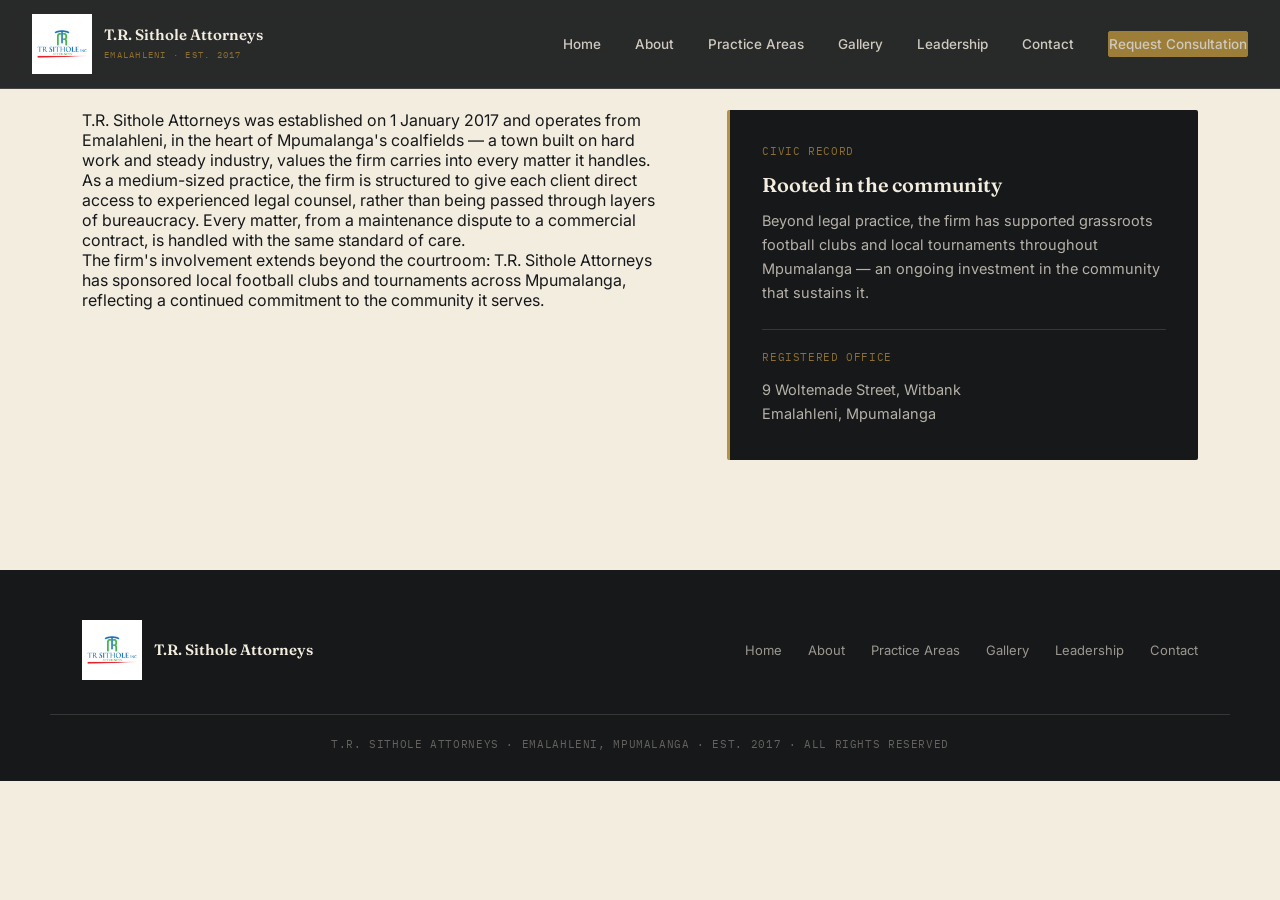
==== about/index.html @ 045d09cc "Update website" ====
<!DOCTYPE html>
<html lang="en">
<head>
<meta charset="UTF-8">
<meta name="viewport" content="width=device-width, initial-scale=1.0">
<title>About — T.R. Sithole Attorneys</title>
<link rel="preconnect" href="https://fonts.googleapis.com">
<link rel="preconnect" href="https://fonts.gstatic.com" crossorigin>
<link href="https://fonts.googleapis.com/css2?family=Fraunces:opsz,wght@9..144,400;9..144,500;9..144,600;9..144,700&family=Inter:wght@400;500;600;700&family=IBM+Plex+Mono:wght@400;500&display=swap" rel="stylesheet">
<link rel="stylesheet" href="../assets/css/style.css">
</head>
<body>

<nav class="nav solid" id="nav">
  <a href="../index.html" class="brand">
    <span class="logo-slot">
  <img 
    src="../gallery/PHOTO-2026-08-18-14-00-42.jpg" 
    alt="T.R. Sithole Attorneys Logo"
    class="site-logo"
  >
</span>
    <span class="brand-text">
      <span class="name">T.R. Sithole Attorneys</span><br>
      <span class="sub">Emalahleni · Est. 2017</span>
    </span>
  </a>
  <div class="nav-links">
    <a href="../index.html#home">Home</a>
    <a href="../about/index.html">About</a>
    <a href="../practice/index.html">Practice Areas</a>
    <a href="../gallery/index.html">Gallery</a>
    <a href="../leadership/index.html">Leadership</a>
    <a href="../index.html#contact">Contact</a>
    <a href="../index.html#contact" class="nav-cta">Request Consultation</a>
  </div>
  <button class="burger" id="burgerBtn" aria-label="Open menu"><span></span><span></span><span></span></button>
</nav>

<div class="mobile-menu" id="mobileMenu">
  <button class="menu-close" id="menuClose" aria-label="Close menu">&times;</button>
  <a href="../index.html#home">Home</a>
  <a href="../about/index.html">About</a>
  <a href="../practice/index.html">Practice Areas</a>
  <a href="../gallery/index.html">Gallery</a>
  <a href="../leadership/index.html">Leadership</a>
  <a href="../index.html#contact">Contact</a>
  <a href="../index.html#contact" class="nav-cta">Request Consultation</a>
</div>


<section class="page-content">
  <div class="wrap about-grid">
    <div class="reveal">
      <p>T.R. Sithole Attorneys was established on 1 January 2017 and operates from Emalahleni, in the heart of Mpumalanga's coalfields — a town built on hard work and steady industry, values the firm carries into every matter it handles.</p>
      <p>As a medium-sized practice, the firm is structured to give each client direct access to experienced legal counsel, rather than being passed through layers of bureaucracy. Every matter, from a maintenance dispute to a commercial contract, is handled with the same standard of care.</p>
      <p>The firm's involvement extends beyond the courtroom: T.R. Sithole Attorneys has sponsored local football clubs and tournaments across Mpumalanga, reflecting a continued commitment to the community it serves.</p>
      <!-- More history, values, and milestones can be added here later. -->
    </div>
    <div class="ledger reveal">
      <span class="mono">Civic Record</span>
      <h3>Rooted in the community</h3>
      <p>Beyond legal practice, the firm has supported grassroots football clubs and local tournaments throughout Mpumalanga — an ongoing investment in the community that sustains it.</p>
      <div style="margin-top:24px; padding-top:20px; border-top:1px solid var(--line-dark);">
        <span class="mono">Registered Office</span>
        <p style="margin-top:8px;">9 Woltemade Street, Witbank<br>Emalahleni, Mpumalanga</p>
      </div>
    </div>
  </div>
</section>

<footer>
  <div class="wrap">
    <div class="brand">
     <span class="logo-slot">
  <img 
    src="../gallery/PHOTO-2026-08-18-14-00-42.jpg" 
    alt="T.R. Sithole Attorneys Logo"
    class="site-logo"
  >
</span>
      <span class="brand-text"><span class="name" style="color:var(--parchment)">T.R. Sithole Attorneys</span></span>
    </div>
    <div class="f-links">
      <a href="../index.html#home">Home</a>
      <a href="../about/index.html">About</a>
      <a href="../practice/index.html">Practice Areas</a>
      <a href="../gallery/index.html">Gallery</a>
      <a href="../leadership/index.html">Leadership</a>
      <a href="../index.html#contact">Contact</a>
    </div>
  </div>
  <p class="copy">T.R. SITHOLE ATTORNEYS &middot; EMALAHLENI, MPUMALANGA &middot; EST. 2017 &middot; ALL RIGHTS RESERVED</p>
</footer>

<script>window.LOGO_PATH = '../gallery/PHOTO-2026-08-18-14-00-42.jpg';</script>
<script src="../assets/js/main.js"></script>

</body>
</html>
---- assets/css/style.css ----
:root{
    --coal:#17181A;
    --coal-2:#1F2124;
    --parchment:#F3EDE0;
    --parchment-dim:#E7DFCC;
    --ember:#B8923D;
    --ember-bright:#D9AF56;
    --ochre:#8C6F2E;
    --slate:#4A4E52;
    --line-dark: rgba(243,237,224,0.14);
    --line-light: rgba(23,24,26,0.12);
    --max: 1180px;
  }
  *{margin:0;padding:0;box-sizing:border-box;}
  html{scroll-behavior:smooth;}
  body{
    background:var(--parchment);
    color:var(--coal);
    font-family:'Inter',sans-serif;
    -webkit-font-smoothing:antialiased;
    overflow-x:hidden;
  }
  h1,h2,h3,.display{font-family:'Fraunces',serif; font-weight:600; letter-spacing:-0.01em;}
  .mono{font-family:'IBM Plex Mono',monospace; letter-spacing:0.06em; text-transform:uppercase;}
  a{color:inherit; text-decoration:none;}
  img{max-width:100%; display:block;}
  .wrap{max-width:var(--max); margin:0 auto; padding:0 32px;}
  @media(max-width:640px){.wrap{padding:0 20px;}}

.site-logo {
  width: 60px;
  height: 60px;
  object-fit: contain;
  display: block;
}

  /* ---------- NAV ---------- */
  .nav{
    position:fixed; top:0; left:0; right:0; z-index:100;
    display:flex; align-items:center; justify-content:space-between;
    padding:22px 32px;
    transition: background .4s ease, padding .4s ease, border-color .4s ease;
    border-bottom:1px solid transparent;
  }
  .nav.solid{
    background:rgba(23,24,26,0.92);
    backdrop-filter:blur(10px);
    padding:14px 32px;
    border-bottom:1px solid var(--line-dark);
  }
  .brand{display:flex; align-items:center; gap:12px; color:var(--parchment);}
  .brand .seal-mark{width:34px; height:34px; flex-shrink:0;}
  .brand-text{line-height:1.1;}
  .brand-text .name{font-family:'Fraunces',serif; font-weight:600; font-size:15px; color:var(--parchment);}
  .brand-text .sub{font-family:'IBM Plex Mono',monospace; font-size:9px; letter-spacing:0.14em; color:var(--ochre); text-transform:uppercase;}
  .nav-links{display:flex; align-items:center; gap:34px;}
  .nav-links a{
    color:var(--parchment); font-size:13.5px; font-weight:500; opacity:0.82;
    position:relative; padding:4px 0;
  }
  .nav-links a:hover{opacity:1;}
  .nav-links a::after{
    content:""; position:absolute; left:0; bottom:0; width:0; height:1px; background:var(--ember-bright);
    transition:width .3s ease;
  }
  .nav-links a:hover::after{width:100%;}
  .nav-cta{
    background:var(--ember); color:var(--parchment); padding:10px 20px; border-radius:2px;
    font-size:13px; font-weight:600; border:1px solid var(--ember);
    transition:background .25s ease, transform .25s ease;
  }
  .nav-cta:hover{background:var(--ember-bright); transform:translateY(-1px);}
  .burger{display:none; flex-direction:column; gap:5px; cursor:pointer; background:none; border:none;}
  .burger span{width:24px; height:2px; background:var(--parchment); display:block;}
  .mobile-menu{
    display:none; position:fixed; inset:0; background:var(--coal); z-index:99;
    flex-direction:column; align-items:flex-start; justify-content:center; gap:28px; padding:40px;
  }
  .mobile-menu.open{display:flex;}
  .mobile-menu a{color:var(--parchment); font-family:'Fraunces',serif; font-size:32px;}
  .mobile-menu .nav-cta{margin-top:12px;}
  .menu-close{position:absolute; top:26px; right:26px; background:none; border:none; color:var(--parchment); font-size:28px; cursor:pointer;}

  @media(max-width:900px){
    .nav-links{display:none;}
    .burger{display:flex;}
  }

  /* ---------- HERO ---------- */
  .hero{
    background:var(--coal); color:var(--parchment);
    min-height:100vh; display:flex; align-items:center;
    position:relative; padding:140px 0 90px;
    background-image:
      radial-gradient(ellipse 80% 60% at 85% 15%, rgba(193,83,43,0.16), transparent 60%),
      radial-gradient(ellipse 60% 50% at 10% 90%, rgba(184,146,61,0.10), transparent 60%);
  }
  .hero::after{
    content:""; position:absolute; inset:0; pointer-events:none;
    background-image: repeating-linear-gradient(180deg, rgba(243,237,224,0.02) 0px, rgba(243,237,224,0.02) 1px, transparent 1px, transparent 3px);
    opacity:0.5;
  }
  .hero-grid{display:grid; grid-template-columns:1.2fr 0.8fr; gap:60px; align-items:center; position:relative; z-index:2;}
  .eyebrow{
    display:flex; align-items:center; gap:12px; margin-bottom:26px; font-size:11.5px; color:var(--ochre);
  }
  .eyebrow .rule{width:36px; height:1px; background:var(--ochre);}
  .hero h1{
    font-size:clamp(38px, 5.4vw, 66px); line-height:1.06; color:var(--parchment); max-width:14ch;
  }
  .hero h1 em{font-style:italic; color:var(--ember-bright);}
  .hero p.lede{
    margin-top:26px; font-size:17px; line-height:1.65; color:rgba(243,237,224,0.72); max-width:44ch;
  }
  .hero-actions{display:flex; gap:16px; margin-top:38px; flex-wrap:wrap;}
  .btn-primary{
    background:var(--ember); color:var(--parchment); padding:15px 28px; border-radius:2px;
    font-weight:600; font-size:14.5px; border:1px solid var(--ember);
    transition:background .25s ease, transform .25s ease;
  }
  .btn-primary:hover{background:var(--ember-bright); transform:translateY(-2px);}
  .btn-ghost{
    padding:15px 28px; border-radius:2px; border:1px solid var(--line-dark); color:var(--parchment);
    font-weight:600; font-size:14.5px; transition:border-color .25s ease, background .25s ease;
  }
  .btn-ghost:hover{border-color:var(--ochre); background:rgba(184,146,61,0.08);}

  .seal-wrap{display:flex; justify-content:center; align-items:center; position:relative;}
  .seal{width:min(320px, 80%); height:auto;}
  .seal circle, .seal path, .seal line{
    stroke-dasharray:900; stroke-dashoffset:900;
    animation: draw 2.6s ease forwards;
  }
  .seal .inner-fill{animation: fadein 1s ease forwards 1.6s; opacity:0;}
  @keyframes draw{ to{stroke-dashoffset:0;} }
  @keyframes fadein{ to{opacity:1;} }

  .hero-stats{
    display:flex; gap:0; margin-top:64px; border-top:1px solid var(--line-dark); padding-top:26px;
    position:relative; z-index:2;
  }
  .hero-stats .stat{flex:1; padding-right:24px;}
  .hero-stats .stat .num{font-family:'Fraunces',serif; font-size:26px; color:var(--parchment);}
  .hero-stats .stat .lbl{font-size:11.5px; color:rgba(243,237,224,0.55); margin-top:4px; font-family:'IBM Plex Mono',monospace; letter-spacing:0.08em; text-transform:uppercase;}

  @media(max-width:900px){
    .hero-grid{grid-template-columns:1fr; gap:40px;}
    .seal-wrap{order:-1;}
    .seal{width:180px;}
    .hero-stats{flex-wrap:wrap; gap:20px;}
    .hero-stats .stat{flex:1 1 40%;}
  }

  /* ---------- SECTION SHELL ---------- */
  section{padding:110px 0;}
  @media(max-width:640px){section{padding:70px 0;}}
  .section-head{max-width:640px; margin-bottom:56px;}
  .section-head .eyebrow{color:var(--ember);}
  .section-head h2{font-size:clamp(28px,3.6vw,42px); line-height:1.15;}
  .reveal{opacity:0; transform:translateY(24px); transition:opacity .7s ease, transform .7s ease;}
  .reveal.in{opacity:1; transform:translateY(0);}

  /* ---------- ABOUT ---------- */
  .about{background:var(--parchment);}
  .about-grid{display:grid; grid-template-columns:1.1fr 0.9fr; gap:70px; align-items:start;}
  .about p{font-size:16px; line-height:1.75; color:var(--slate); margin-bottom:18px;}
  .ledger{
    background:var(--coal); color:var(--parchment); padding:34px 32px; border-radius:2px;
    border-left:3px solid var(--ember);
  }
  .ledger .mono{color:var(--ochre); font-size:10.5px; margin-bottom:14px; display:block;}
  .ledger h3{font-size:20px; margin-bottom:12px; color:var(--parchment);}
  .ledger p{font-size:14.5px; line-height:1.65; color:rgba(243,237,224,0.72);}
  @media(max-width:900px){.about-grid{grid-template-columns:1fr;}}

  /* ---------- PRACTICE AREAS ---------- */
  .practice{background:var(--coal-2); color:var(--parchment);}
  .practice .section-head p{color:rgba(243,237,224,0.6); font-size:15.5px; margin-top:14px; line-height:1.6;}
  .practice .eyebrow{color:var(--ochre);}
  .grid-10{display:grid; grid-template-columns:repeat(3, 1fr); gap:1px; background:var(--line-dark); border:1px solid var(--line-dark);}
  .p-card{background:var(--coal); padding:34px 28px; transition:background .3s ease;}
  .p-card:hover{background:#212327;}
  .p-card .idx{font-family:'IBM Plex Mono',monospace; font-size:11px; color:var(--ember-bright); letter-spacing:0.08em;}
  .p-card h3{font-size:19px; margin:16px 0 10px; color:var(--parchment); font-weight:500;}
  .p-card p{font-size:13.8px; line-height:1.55; color:rgba(243,237,224,0.58);}
  @media(max-width:900px){.grid-10{grid-template-columns:repeat(2,1fr);}}
  @media(max-width:560px){.grid-10{grid-template-columns:1fr;}}

  /* ---------- GALLERY ---------- */
  .gallery{background:var(--parchment);}
  .gallery .section-head p{color:var(--slate); font-size:15.5px; margin-top:14px; line-height:1.6;}
  .g-grid{
    display:grid; grid-template-columns:repeat(6, 1fr); grid-auto-rows:120px;
    gap:6px;
  }
  .g-item{
    position:relative; overflow:hidden; cursor:pointer; background:var(--coal);
    border-radius:1px;
  }
  .g-item img{
    width:100%; height:100%; object-fit:cover; display:block;
    transition:transform .5s ease, filter .5s ease;
    filter:grayscale(35%) contrast(1.02);
  }
  .g-item:hover img{transform:scale(1.06); filter:grayscale(0%) contrast(1.05);}
  .g-item::after{
    content:attr(data-cap); position:absolute; left:10px; bottom:8px; z-index:2;
    font-family:'IBM Plex Mono',monospace; font-size:9.5px; letter-spacing:0.08em; text-transform:uppercase;
    color:var(--parchment); opacity:0; transition:opacity .3s ease;
  }
  .g-item::before{
    content:""; position:absolute; inset:0; z-index:1;
    background:linear-gradient(180deg, transparent 55%, rgba(23,24,26,0.75) 100%);
    opacity:0; transition:opacity .3s ease;
  }
  .g-item:hover::before, .g-item:hover::after{opacity:1;}
  .g-item.tall{grid-row:span 2;}
  .g-item.wide{grid-column:span 2;}
  .g-placeholder{
    width:100%; height:100%; display:flex; align-items:center; justify-content:center;
    background:
      radial-gradient(circle at 30% 20%, rgba(217,175,86,0.14), transparent 55%),
      radial-gradient(circle at 80% 85%, rgba(140,111,46,0.16), transparent 55%),
      var(--coal-2);
  }
  .g-placeholder span{font-family:'IBM Plex Mono',monospace; font-size:11px; color:rgba(243,237,224,0.35); letter-spacing:0.08em;}

  @media(max-width:900px){
    .g-grid{grid-template-columns:repeat(4,1fr); grid-auto-rows:100px;}
  }
  @media(max-width:560px){
    .g-grid{grid-template-columns:repeat(3,1fr); grid-auto-rows:84px; gap:4px;}
    .g-item.wide{grid-column:span 2;}
  }

  .lightbox{
    display:none; position:fixed; inset:0; z-index:200; background:rgba(23,24,26,0.94);
    align-items:center; justify-content:center; padding:40px;
  }
  .lightbox.open{display:flex;}
  .lightbox-inner{max-width:900px; width:100%; text-align:center;}
  .lightbox-inner img{max-height:78vh; margin:0 auto; border:1px solid var(--line-dark);}
  .lightbox-cap{margin-top:16px; font-family:'IBM Plex Mono',monospace; font-size:11px; letter-spacing:0.1em; text-transform:uppercase; color:var(--parchment); opacity:0.7;}
  .lightbox-close{position:absolute; top:26px; right:32px; color:var(--parchment); font-size:30px; background:none; border:none; cursor:pointer;}
  .lightbox-nav{position:absolute; top:50%; transform:translateY(-50%); background:none; border:none; color:var(--parchment); font-size:34px; cursor:pointer; opacity:0.6; transition:opacity .2s ease;}
  .lightbox-nav:hover{opacity:1;}
  .lightbox-prev{left:24px;}
  .lightbox-next{right:24px;}

  /* ---------- LEADERSHIP ---------- */
  .leadership{background:var(--parchment);}
  .lead-grid{display:grid; grid-template-columns:0.85fr 1.15fr; gap:70px; align-items:start;}
  .monogram{
    width:100%; aspect-ratio:4/5; background:var(--coal); position:relative; overflow:hidden;
    display:flex; align-items:center; justify-content:center; border-radius:2px;
  }
  .monogram::before{
    content:""; position:absolute; inset:0;
    background-image: radial-gradient(circle at 30% 20%, rgba(193,83,43,0.35), transparent 55%),
                       radial-gradient(circle at 80% 85%, rgba(184,146,61,0.28), transparent 55%);
  }
  .monogram .letters{font-family:'Fraunces',serif; font-size:100px; color:var(--parchment); position:relative; z-index:2; font-weight:500;}
  .monogram .ring{position:absolute; inset:24px; border:1px solid rgba(243,237,224,0.18); border-radius:2px; z-index:2;}
  .monogram img{width:100%; height:100%; object-fit:cover; position:relative; z-index:2; filter:grayscale(15%);}
  .lead-name{font-size:30px; margin-bottom:6px;}
  .lead-role{font-family:'IBM Plex Mono',monospace; font-size:11.5px; color:var(--ember); letter-spacing:0.1em; text-transform:uppercase; margin-bottom:22px; display:block;}
  .lead-bio{font-size:15.5px; line-height:1.7; color:var(--slate); margin-bottom:30px;}
  .timeline{border-left:1px solid var(--line-light); padding-left:26px;}
  .t-item{position:relative; padding-bottom:26px;}
  .t-item:last-child{padding-bottom:0;}
  .t-item::before{
    content:""; position:absolute; left:-31px; top:4px; width:9px; height:9px; border-radius:50%;
    background:var(--ember); border:2px solid var(--parchment); outline:1px solid var(--ember);
  }
  .t-item .yr{font-family:'IBM Plex Mono',monospace; font-size:12px; color:var(--ember); margin-bottom:3px; display:block;}
  .t-item .ev{font-size:15px; color:var(--coal); font-weight:500;}
  @media(max-width:900px){.lead-grid{grid-template-columns:1fr;} .monogram{max-width:280px;}}

  /* ---------- TEAM ---------- */
  .team-section{background:var(--coal); color:var(--parchment);}
  .team-section .section-head .eyebrow{color:var(--ochre);}
  .team-section .section-head p{color:rgba(243,237,224,0.6); font-size:15.5px; margin-top:14px;}
  .team-grid{display:grid; grid-template-columns:repeat(4, 1fr); gap:1px; background:var(--line-dark); border:1px solid var(--line-dark);}
  .team-card{background:var(--coal); overflow:hidden;}
  .team-photo{width:100%; aspect-ratio:3/4; position:relative; background:var(--coal-2); overflow:hidden;}
  .team-photo::before{
    content:""; position:absolute; inset:0; z-index:1;
    background: radial-gradient(circle at 30% 20%, rgba(217,175,86,0.20), transparent 55%),
                radial-gradient(circle at 80% 85%, rgba(140,111,46,0.20), transparent 55%);
  }
  .team-photo img{width:100%; height:100%; object-fit:cover; position:relative; z-index:2; filter:grayscale(20%);}
  .team-photo .ph-initial{position:relative; z-index:2; width:100%; height:100%; display:flex; align-items:center; justify-content:center; font-family:'Fraunces',serif; font-size:52px; color:rgba(243,237,224,0.35);}
  .team-info{padding:20px 22px 26px;}
  .team-info .t-name{font-family:'Fraunces',serif; font-size:18px; color:var(--parchment); margin-bottom:4px;}
  .team-info .t-role{font-family:'IBM Plex Mono',monospace; font-size:10px; letter-spacing:0.08em; text-transform:uppercase; color:var(--ochre);}
  @media(max-width:900px){.team-grid{grid-template-columns:repeat(2,1fr);}}
  @media(max-width:560px){.team-grid{grid-template-columns:1fr;}}

  /* ---------- MORE BUTTON ---------- */
  .gallery-footer{display:flex; justify-content:center; margin-top:36px;}
  .btn-more{
    padding:15px 34px; border-radius:2px; border:1px solid var(--coal); color:var(--coal);
    font-weight:600; font-size:13.5px; font-family:'IBM Plex Mono',monospace; letter-spacing:0.06em; text-transform:uppercase;
    transition:background .25s ease, color .25s ease;
  }
  .btn-more:hover{background:var(--coal); color:var(--parchment);}

  /* ---------- CONTACT ---------- */
  .contact{background:var(--parchment);}
  .contact-grid{display:grid; grid-template-columns:1fr 1fr; gap:70px;}
  .info-block{margin-bottom:28px;}
  .info-block .lbl{font-family:'IBM Plex Mono',monospace; font-size:10.5px; letter-spacing:0.1em; text-transform:uppercase; color:var(--ember); margin-bottom:8px; display:block;}
  .info-block .val{font-size:17px; color:var(--coal); line-height:1.5;}
  .info-block a.val:hover{color:var(--ember);}
  form{display:flex; flex-direction:column; gap:18px;}
  .field label{font-size:12px; font-family:'IBM Plex Mono',monospace; letter-spacing:0.06em; text-transform:uppercase; color:var(--slate); margin-bottom:8px; display:block;}
  .field input, .field select, .field textarea{
    width:100%; background:transparent; border:none; border-bottom:1px solid var(--line-light);
    padding:11px 2px; font-family:'Inter',sans-serif; font-size:15px; color:var(--coal);
    transition:border-color .25s ease;
  }
  .field input:focus, .field select:focus, .field textarea:focus{outline:none; border-color:var(--ember);}
  .field textarea{resize:vertical; min-height:90px;}
  .submit-row{margin-top:8px;}
  @media(max-width:900px){.contact-grid{grid-template-columns:1fr; gap:50px;}}

  /* ---------- FOOTER ---------- */
  footer{background:var(--coal); color:rgba(243,237,224,0.6); padding:50px 0 30px;}
  footer .wrap{display:flex; justify-content:space-between; align-items:center; flex-wrap:wrap; gap:20px; border-bottom:1px solid var(--line-dark); padding-bottom:34px; margin-bottom:22px;}
  footer .f-links{display:flex; gap:26px; flex-wrap:wrap;}
  footer .f-links a{font-size:13px;}
  footer .f-links a:hover{color:var(--parchment);}
  footer .copy{font-family:'IBM Plex Mono',monospace; font-size:10.5px; letter-spacing:0.06em; text-align:center; color:rgba(243,237,224,0.35);}

  @media (prefers-reduced-motion: reduce){
    *{animation-duration:0.01ms !important; animation-iteration-count:1 !important; transition-duration:0.01ms !important; scroll-behavior:auto !important;}
    .seal circle, .seal path, .seal line{stroke-dashoffset:0;}
    .seal .inner-fill{opacity:1;}
  }
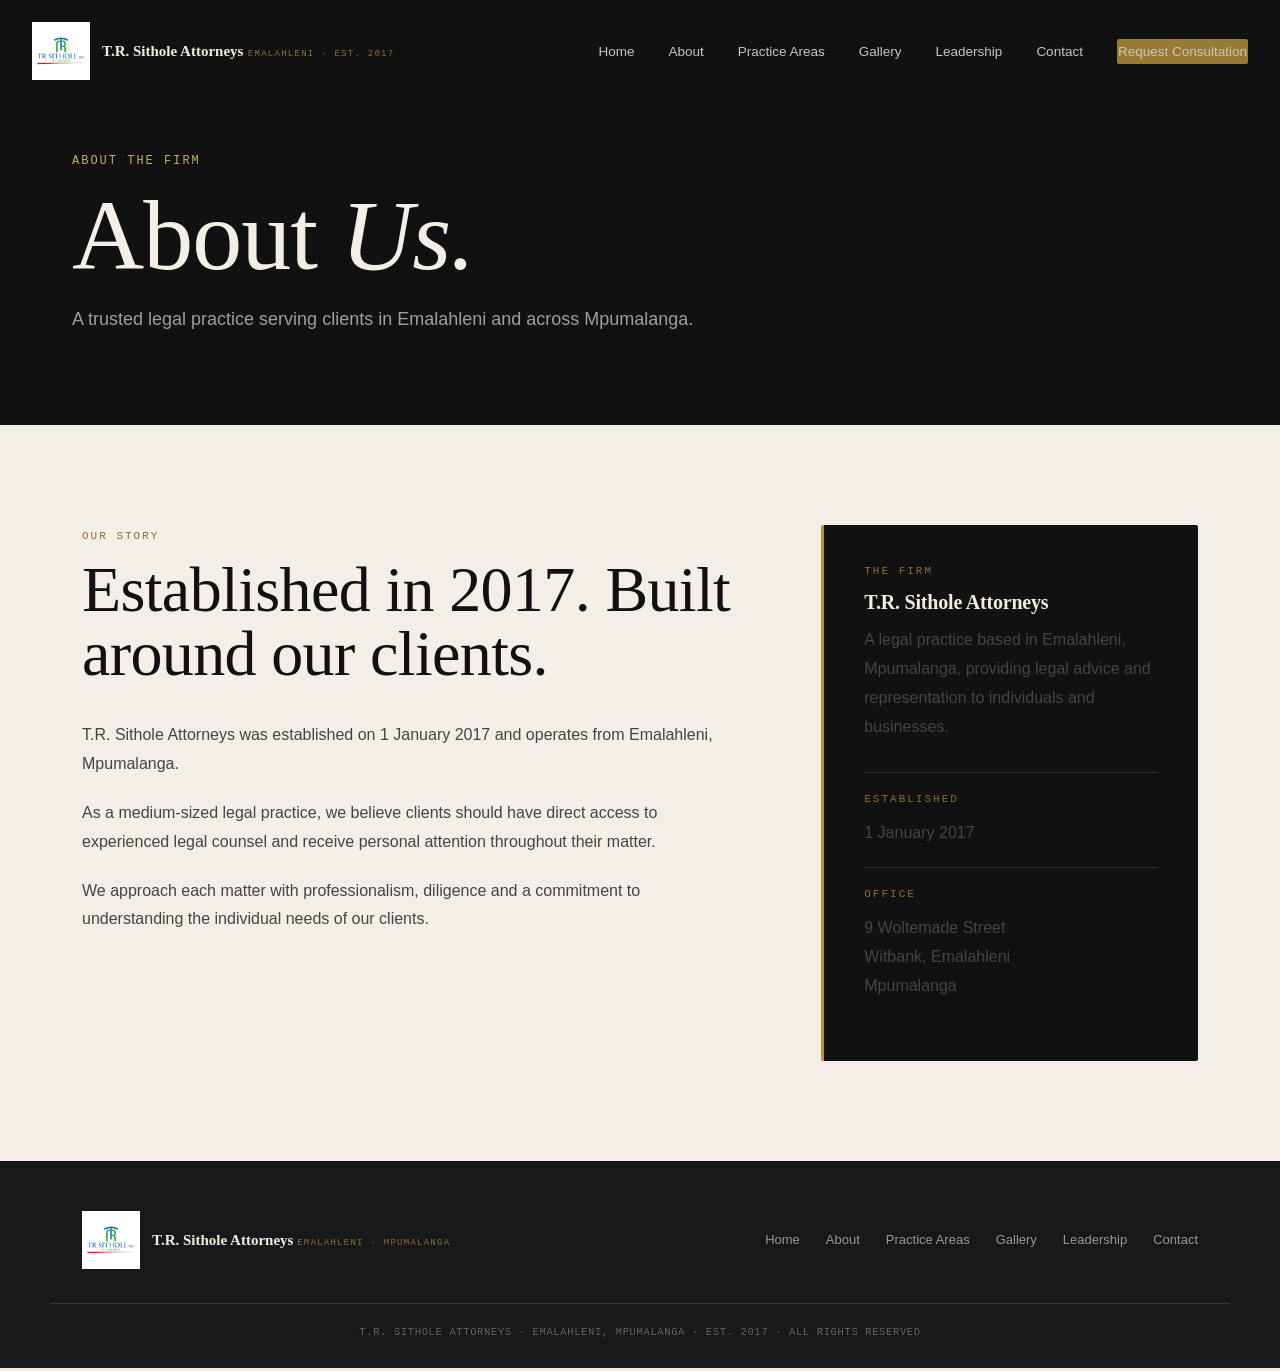
==== commit 18280f10: "update About us page" ====
--- a/about/index.html
+++ b/about/index.html
@@ -1,100 +1,307 @@
 <!DOCTYPE html>
 <html lang="en">
+
 <head>
-<meta charset="UTF-8">
-<meta name="viewport" content="width=device-width, initial-scale=1.0">
-<title>About — T.R. Sithole Attorneys</title>
-<link rel="preconnect" href="https://fonts.googleapis.com">
-<link rel="preconnect" href="https://fonts.gstatic.com" crossorigin>
-<link href="https://fonts.googleapis.com/css2?family=Fraunces:opsz,wght@9..144,400;9..144,500;9..144,600;9..144,700&family=Inter:wght@400;500;600;700&family=IBM+Plex+Mono:wght@400;500&display=swap" rel="stylesheet">
-<link rel="stylesheet" href="../assets/css/style.css">
+  <meta charset="UTF-8">
+  <meta name="viewport" content="width=device-width, initial-scale=1.0">
+
+  <title>About Us | T.R. Sithole Attorneys</title>
+
+  <link rel="stylesheet" href="../assets/css/style.css">
 </head>
+
 <body>
 
+<!-- =========================
+     NAVIGATION
+========================= -->
+
 <nav class="nav solid" id="nav">
+
   <a href="../index.html" class="brand">
+
     <span class="logo-slot">
-  <img 
-    src="../gallery/PHOTO-2026-08-18-14-00-42.jpg" 
-    alt="T.R. Sithole Attorneys Logo"
-    class="site-logo"
-  >
-</span>
+      <img
+        src="../gallery/PHOTO-2026-08-18-14-00-42.jpg"
+        alt="T.R. Sithole Attorneys Logo"
+        class="site-logo"
+      >
+    </span>
+
     <span class="brand-text">
-      <span class="name">T.R. Sithole Attorneys</span><br>
+      <span class="name">T.R. Sithole Attorneys</span>
       <span class="sub">Emalahleni · Est. 2017</span>
     </span>
+
   </a>
+
+
   <div class="nav-links">
-    <a href="../index.html#home">Home</a>
+
+    <a href="../index.html">Home</a>
+
     <a href="../about/index.html">About</a>
+
     <a href="../practice/index.html">Practice Areas</a>
+
     <a href="../gallery/index.html">Gallery</a>
+
     <a href="../leadership/index.html">Leadership</a>
+
     <a href="../index.html#contact">Contact</a>
-    <a href="../index.html#contact" class="nav-cta">Request Consultation</a>
+
+    <a href="../index.html#contact" class="nav-cta">
+      Request Consultation
+    </a>
+
   </div>
-  <button class="burger" id="burgerBtn" aria-label="Open menu"><span></span><span></span><span></span></button>
+
+
+  <button
+    class="burger"
+    id="burgerBtn"
+    aria-label="Open menu"
+  >
+    <span></span>
+    <span></span>
+    <span></span>
+  </button>
+
 </nav>
 
+
+<!-- =========================
+     MOBILE MENU
+========================= -->
+
 <div class="mobile-menu" id="mobileMenu">
-  <button class="menu-close" id="menuClose" aria-label="Close menu">&times;</button>
-  <a href="../index.html#home">Home</a>
+
+  <button
+    class="menu-close"
+    id="menuClose"
+    aria-label="Close menu"
+  >
+    &times;
+  </button>
+
+  <a href="../index.html">Home</a>
+
   <a href="../about/index.html">About</a>
+
   <a href="../practice/index.html">Practice Areas</a>
+
   <a href="../gallery/index.html">Gallery</a>
+
   <a href="../leadership/index.html">Leadership</a>
+
   <a href="../index.html#contact">Contact</a>
-  <a href="../index.html#contact" class="nav-cta">Request Consultation</a>
+
+  <a href="../index.html#contact" class="nav-cta">
+    Request Consultation
+  </a>
+
 </div>
 
 
+<!-- =========================
+     ABOUT HERO
+========================= -->
+
+<section class="page-hero">
+
+  <div class="wrap">
+
+    <span class="mono">
+      ABOUT THE FIRM
+    </span>
+
+    <h1>
+      About
+      <em>Us.</em>
+    </h1>
+
+    <p>
+      A trusted legal practice serving clients in
+      Emalahleni and across Mpumalanga.
+    </p>
+
+  </div>
+
+</section>
+
+
+<!-- =========================
+     OUR STORY
+========================= -->
+
 <section class="page-content">
+
   <div class="wrap about-grid">
-    <div class="reveal">
-      <p>T.R. Sithole Attorneys was established on 1 January 2017 and operates from Emalahleni, in the heart of Mpumalanga's coalfields — a town built on hard work and steady industry, values the firm carries into every matter it handles.</p>
-      <p>As a medium-sized practice, the firm is structured to give each client direct access to experienced legal counsel, rather than being passed through layers of bureaucracy. Every matter, from a maintenance dispute to a commercial contract, is handled with the same standard of care.</p>
-      <p>The firm's involvement extends beyond the courtroom: T.R. Sithole Attorneys has sponsored local football clubs and tournaments across Mpumalanga, reflecting a continued commitment to the community it serves.</p>
-      <!-- More history, values, and milestones can be added here later. -->
+
+    <div>
+
+      <span class="mono">
+        OUR STORY
+      </span>
+
+      <h2>
+        Established in 2017.
+        Built around our clients.
+      </h2>
+
+      <p>
+        T.R. Sithole Attorneys was established on
+        1 January 2017 and operates from Emalahleni,
+        Mpumalanga.
+      </p>
+
+      <p>
+        As a medium-sized legal practice, we believe
+        clients should have direct access to experienced
+        legal counsel and receive personal attention
+        throughout their matter.
+      </p>
+
+      <p>
+        We approach each matter with professionalism,
+        diligence and a commitment to understanding
+        the individual needs of our clients.
+      </p>
+
     </div>
-    <div class="ledger reveal">
-      <span class="mono">Civic Record</span>
-      <h3>Rooted in the community</h3>
-      <p>Beyond legal practice, the firm has supported grassroots football clubs and local tournaments throughout Mpumalanga — an ongoing investment in the community that sustains it.</p>
-      <div style="margin-top:24px; padding-top:20px; border-top:1px solid var(--line-dark);">
-        <span class="mono">Registered Office</span>
-        <p style="margin-top:8px;">9 Woltemade Street, Witbank<br>Emalahleni, Mpumalanga</p>
+
+
+    <!-- FIRM DETAILS -->
+
+    <div class="ledger">
+
+      <span class="mono">
+        THE FIRM
+      </span>
+
+      <h3>
+        T.R. Sithole Attorneys
+      </h3>
+
+      <p>
+        A legal practice based in Emalahleni,
+        Mpumalanga, providing legal advice and
+        representation to individuals and businesses.
+      </p>
+
+
+      <div style="
+        margin-top: 30px;
+        padding-top: 20px;
+        border-top: 1px solid var(--line-dark);
+      ">
+
+        <span class="mono">
+          ESTABLISHED
+        </span>
+
+        <p style="margin-top: 8px;">
+          1 January 2017
+        </p>
+
       </div>
+
+
+      <div style="
+        margin-top: 20px;
+        padding-top: 20px;
+        border-top: 1px solid var(--line-dark);
+      ">
+
+        <span class="mono">
+          OFFICE
+        </span>
+
+        <p style="margin-top: 8px;">
+          9 Woltemade Street<br>
+          Witbank, Emalahleni<br>
+          Mpumalanga
+        </p>
+
+      </div>
+
     </div>
+
   </div>
+
 </section>
 
+
+<!-- =========================
+     OUR VALUES
+========================= -->
+
+<!-- =========================
+     FOOTER
+========================= -->
+
 <footer>
+
   <div class="wrap">
+
     <div class="brand">
-     <span class="logo-slot">
-  <img 
-    src="../gallery/PHOTO-2026-08-18-14-00-42.jpg" 
-    alt="T.R. Sithole Attorneys Logo"
-    class="site-logo"
-  >
-</span>
-      <span class="brand-text"><span class="name" style="color:var(--parchment)">T.R. Sithole Attorneys</span></span>
+
+      <span class="logo-slot">
+
+        <img
+          src="../gallery/PHOTO-2026-08-18-14-00-42.jpg"
+          alt="T.R. Sithole Attorneys Logo"
+          class="site-logo"
+        >
+
+      </span>
+
+      <span class="brand-text">
+
+        <span
+          class="name"
+          style="color:var(--parchment)"
+        >
+          T.R. Sithole Attorneys
+        </span>
+
+        <span class="sub">
+          Emalahleni · Mpumalanga
+        </span>
+
+      </span>
+
     </div>
+
+
     <div class="f-links">
-      <a href="../index.html#home">Home</a>
+
+      <a href="../index.html">Home</a>
+
       <a href="../about/index.html">About</a>
+
       <a href="../practice/index.html">Practice Areas</a>
+
       <a href="../gallery/index.html">Gallery</a>
+
       <a href="../leadership/index.html">Leadership</a>
+
       <a href="../index.html#contact">Contact</a>
+
     </div>
+
   </div>
-  <p class="copy">T.R. SITHOLE ATTORNEYS &middot; EMALAHLENI, MPUMALANGA &middot; EST. 2017 &middot; ALL RIGHTS RESERVED</p>
+
+
+  <p class="copy">
+    T.R. SITHOLE ATTORNEYS · EMALAHLENI, MPUMALANGA ·
+    EST. 2017 · ALL RIGHTS RESERVED
+  </p>
+
 </footer>
 
-<script>window.LOGO_PATH = '../gallery/PHOTO-2026-08-18-14-00-42.jpg';</script>
+
 <script src="../assets/js/main.js"></script>
 
 </body>
-</html>
+</html>
--- a/assets/css/style.css
+++ b/assets/css/style.css
@@ -338,3 +338,449 @@
     .seal circle, .seal path, .seal line{stroke-dashoffset:0;}
     .seal .inner-fill{opacity:1;}
   }
+
+
+/* =========================================
+   ABOUT PAGE - FIX TEXT VISIBILITY & SPACING
+========================================= */
+
+/* Make sure sections can grow naturally */
+.page-hero,
+.page-content,
+.values-section,
+.process-section,
+.community-section,
+.about-cta {
+    height: auto;
+    min-height: 0;
+    overflow: visible;
+}
+
+
+/* =========================================
+   HERO
+========================================= */
+
+.page-hero {
+    padding: 150px 0 90px;
+}
+
+.page-hero .wrap {
+    position: relative;
+    z-index: 2;
+}
+
+.page-hero h1 {
+    display: block;
+    visibility: visible;
+    opacity: 1;
+    height: auto;
+    overflow: visible;
+    margin: 20px 0 25px;
+}
+
+.page-hero h1 em {
+    display: inline;
+}
+
+.page-hero p {
+    display: block;
+    visibility: visible;
+    opacity: .85;
+    height: auto;
+    overflow: visible;
+    max-width: 680px;
+}
+
+
+/* =========================================
+   ABOUT CONTENT
+========================================= */
+
+.page-content {
+    padding: 90px 0;
+}
+
+.about-grid {
+    align-items: start;
+}
+
+.about-grid > div {
+    min-width: 0;
+}
+
+.about-grid h2 {
+    display: block;
+    height: auto;
+    overflow: visible;
+    margin: 15px 0 30px;
+}
+
+.about-grid p {
+    display: block;
+    height: auto;
+    overflow: visible;
+    line-height: 1.8;
+    margin: 0 0 22px;
+}
+
+
+/* =========================================
+   LEDGER
+========================================= */
+
+.ledger {
+    height: auto;
+    min-height: 0;
+    overflow: visible;
+}
+
+.ledger h3 {
+    display: block;
+    height: auto;
+    overflow: visible;
+}
+
+.ledger p {
+    display: block;
+    height: auto;
+    overflow: visible;
+}
+
+
+/* =========================================
+   VALUES
+========================================= */
+
+.values-section {
+    padding: 100px 0;
+}
+
+.values-section .section-heading {
+    height: auto;
+    overflow: visible;
+}
+
+.values-section h2 {
+    display: block;
+    height: auto;
+    overflow: visible;
+}
+
+.values-grid {
+    height: auto;
+    overflow: visible;
+}
+
+.value-card {
+    height: auto;
+    min-height: 280px;
+    overflow: visible;
+}
+
+.value-card h3 {
+    display: block;
+    height: auto;
+    overflow: visible;
+    margin: 25px 0 15px;
+}
+
+.value-card p {
+    display: block;
+    height: auto;
+    overflow: visible;
+}
+
+
+/* =========================================
+   HOW WE WORK
+========================================= */
+
+.process-section {
+    padding: 100px 0;
+}
+
+.process-section .section-heading {
+    height: auto;
+    overflow: visible;
+}
+
+.process-section h2 {
+    display: block;
+    height: auto;
+    overflow: visible;
+}
+
+.process-section p {
+    height: auto;
+    overflow: visible;
+}
+
+.process-grid {
+    height: auto;
+    overflow: visible;
+}
+
+.process-card {
+    height: auto;
+    min-height: 280px;
+    overflow: visible;
+}
+
+.process-card h3 {
+    display: block;
+    height: auto;
+    overflow: visible;
+}
+
+.process-card p {
+    display: block;
+    height: auto;
+    overflow: visible;
+    line-height: 1.8;
+}
+
+
+/* =========================================
+   COMMUNITY
+========================================= */
+
+.community-section {
+    padding: 100px 0;
+}
+
+.community-grid {
+    align-items: start;
+}
+
+.community-grid h2 {
+    display: block;
+    height: auto;
+    overflow: visible;
+}
+
+.community-grid p {
+    display: block;
+    height: auto;
+    overflow: visible;
+    line-height: 1.8;
+}
+
+
+/* =========================================
+   CTA
+========================================= */
+
+.about-cta {
+    padding: 100px 0;
+}
+
+.cta-inner {
+    height: auto;
+    overflow: visible;
+}
+
+.cta-inner h2 {
+    display: block;
+    height: auto;
+    overflow: visible;
+}
+
+.cta-inner p {
+    display: block;
+    height: auto;
+    overflow: visible;
+}
+
+
+/* =========================================
+   REVEAL ANIMATION FIX
+========================================= */
+
+/*
+   If main.js uses .reveal to hide elements before
+   animation, this makes sure the page remains readable
+   even if the animation does not run correctly.
+*/
+
+.reveal {
+    height: auto;
+}
+
+
+/* =========================================
+   LOGO
+========================================= */
+
+.site-logo {
+    width: 58px;
+    height: 58px;
+    max-width: 100%;
+    object-fit: contain;
+    display: block;
+}
+
+
+/* =========================================
+   MOBILE
+========================================= */
+
+@media (max-width: 800px) {
+
+    .page-hero {
+        padding: 130px 0 70px;
+    }
+
+    .page-hero h1 {
+        font-size: 48px;
+        line-height: 1.05;
+    }
+
+    .page-content {
+        padding: 70px 0;
+    }
+
+    .about-grid,
+    .community-grid {
+        grid-template-columns: 1fr;
+        gap: 50px;
+    }
+
+    .about-grid h2,
+    .community-grid h2 {
+        font-size: 45px;
+        line-height: 1.05;
+    }
+
+    .values-grid,
+    .process-grid {
+        grid-template-columns: 1fr;
+    }
+
+    .value-card,
+    .process-card {
+        min-height: 0;
+        padding: 35px 25px;
+    }
+
+    .about-stats-grid {
+        grid-template-columns: repeat(2, 1fr);
+    }
+
+}
+
+
+@media (max-width: 500px) {
+
+    .page-hero h1 {
+        font-size: 40px;
+    }
+
+    .about-stats-grid {
+        grid-template-columns: 1fr;
+    }
+
+    .about-stat {
+        border-left: 1px solid var(--line-dark);
+    }
+
+}
+
+/* =========================================
+   ABOUT PAGE
+========================================= */
+
+/* About page hero */
+.page-hero {
+    background: #111111;
+    color: #f4efe6;
+    padding: 150px 0 90px;
+}
+
+.page-hero .wrap {
+    max-width: 1200px;
+    margin: 0 auto;
+}
+
+.page-hero .mono {
+    color: #c8a96b;
+    font-family: "IBM Plex Mono", monospace;
+    font-size: 12px;
+    letter-spacing: 2px;
+}
+
+.page-hero h1 {
+    font-family: "Fraunces", serif;
+    font-size: clamp(55px, 8vw, 100px);
+    line-height: 0.95;
+    font-weight: 500;
+    margin: 20px 0;
+    color: #f4efe6;
+}
+
+.page-hero h1 em {
+    font-style: italic;
+    font-weight: 400;
+}
+
+.page-hero p {
+    max-width: 650px;
+    font-family: "Inter", sans-serif;
+    font-size: 18px;
+    line-height: 1.8;
+    color: rgba(244, 239, 230, 0.75);
+}
+
+
+/* =========================================
+   ABOUT STORY
+========================================= */
+
+.page-content {
+    padding: 100px 0;
+    background: #f4efe6;
+}
+
+.about-grid {
+    display: grid;
+    grid-template-columns: 1.4fr 0.8fr;
+    gap: 80px;
+    align-items: start;
+}
+
+.about-grid h2 {
+    font-family: "Fraunces", serif;
+    font-size: clamp(40px, 5vw, 65px);
+    line-height: 1;
+    font-weight: 500;
+    margin: 15px 0 35px;
+    color: #111111;
+}
+
+.about-grid p {
+    font-family: "Inter", sans-serif;
+    font-size: 16px;
+    line-height: 1.8;
+    color: #444;
+    margin-bottom: 20px;
+}
+
+.about-grid .mono {
+    color: #8b6d35;
+    font-family: "IBM Plex Mono", monospace;
+    font-size: 11px;
+    letter-spacing: 2px;
+}
+
+
+/* =========================================
+   FIRM DETAILS CARD
+========================================= */
+
+.ledger {
+    background: #111111;
+    color: #f4efe6;
+    padding: 40px;
+}
+
+.ledger .mono
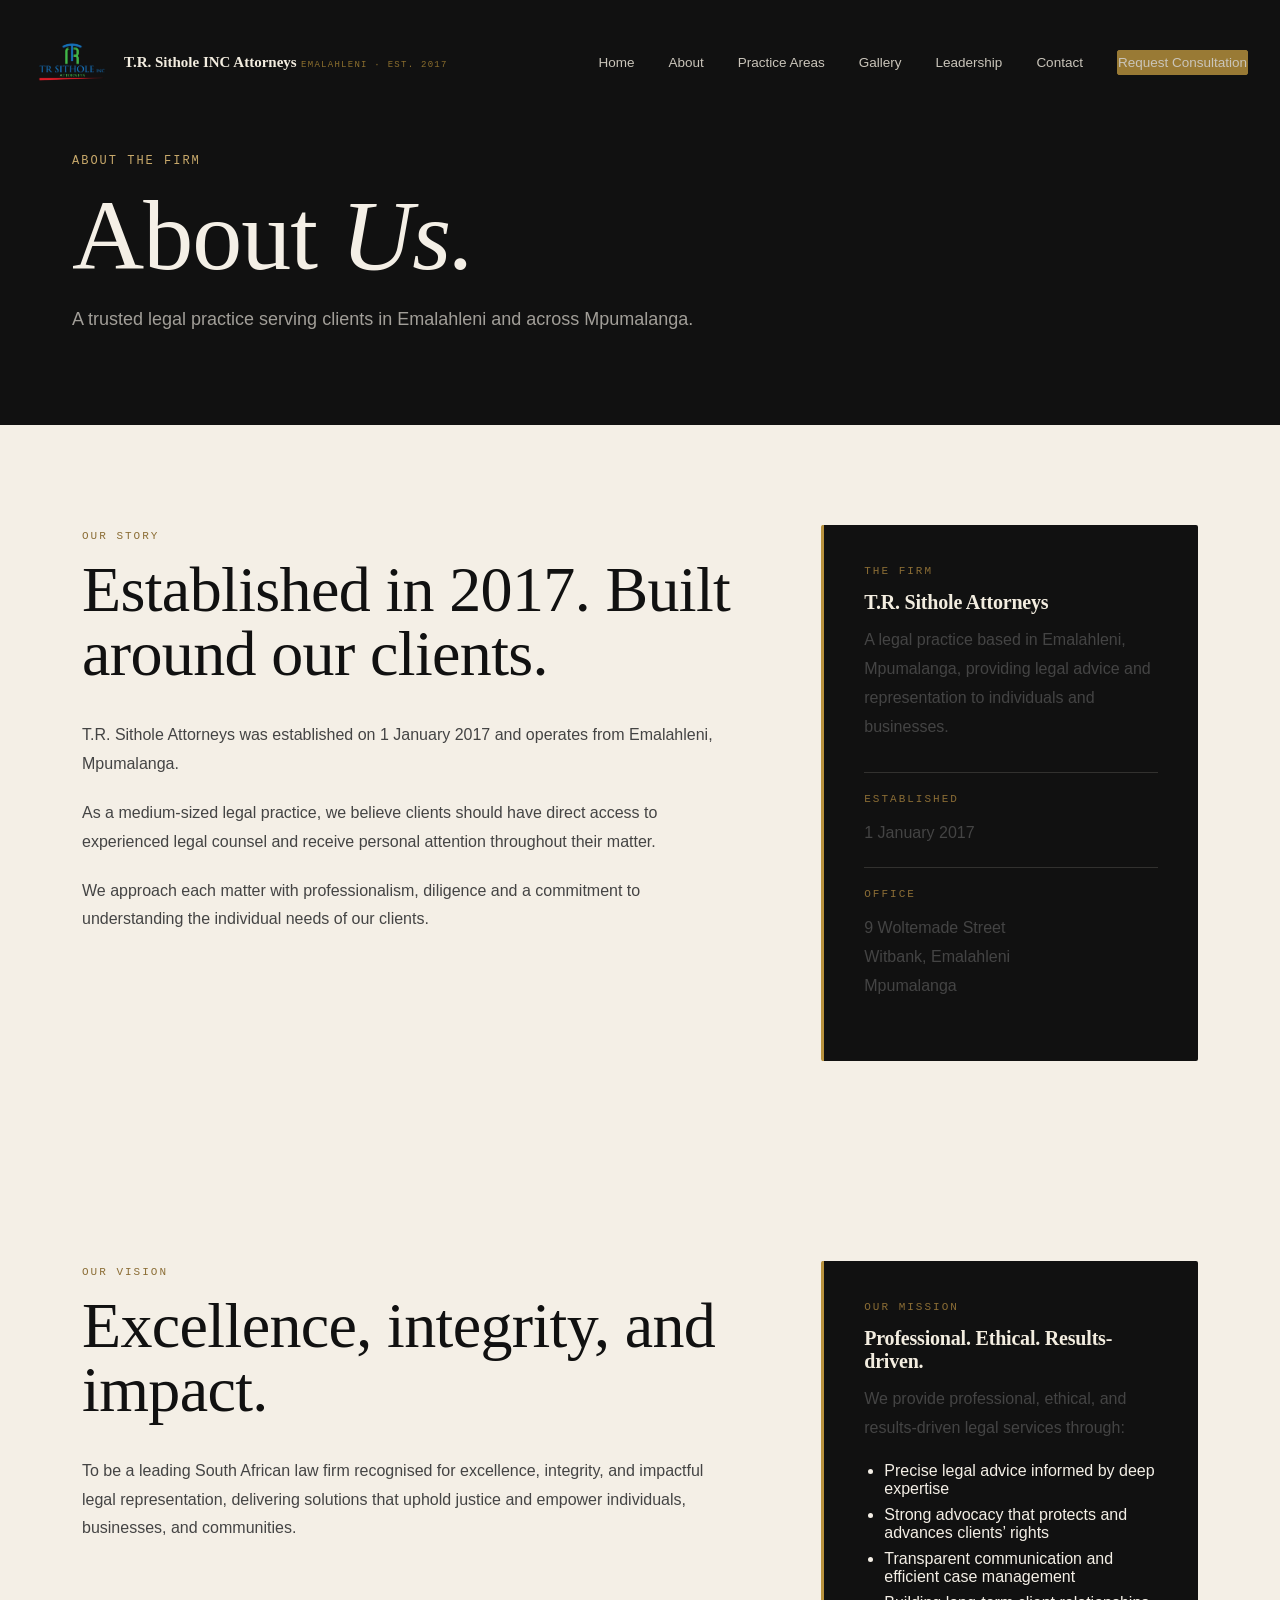
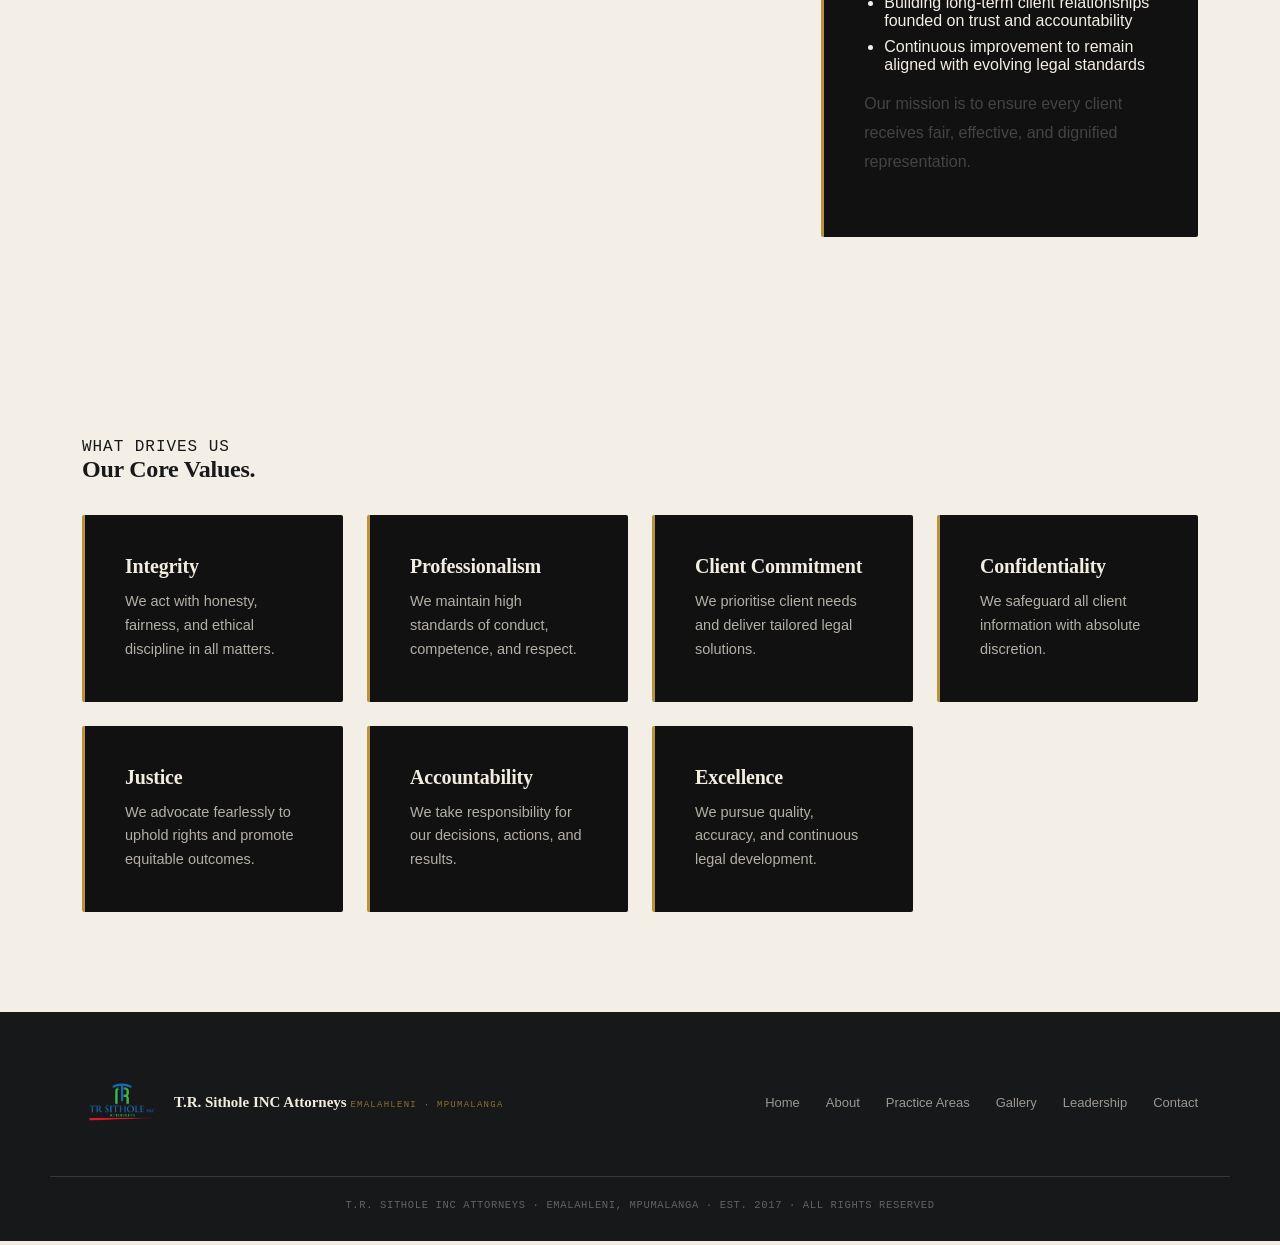
==== commit cb7c0b18: "updated logo" ====
--- a/about/index.html
+++ b/about/index.html
@@ -22,14 +22,14 @@
 
     <span class="logo-slot">
       <img
-        src="../gallery/PHOTO-2026-08-18-14-00-42.jpg"
+        src="../gallery/Logo---TR-Sithole-Inc-Final_062931 vector.png"
         alt="T.R. Sithole Attorneys Logo"
         class="site-logo"
       >
     </span>
 
     <span class="brand-text">
-      <span class="name">T.R. Sithole Attorneys</span>
+      <span class="name">T.R. Sithole INC Attorneys</span>
       <span class="sub">Emalahleni · Est. 2017</span>
     </span>
 
@@ -233,8 +233,178 @@
 
 
 <!-- =========================
-     OUR VALUES
-========================= -->
+     VISION
+========================= -->
+
+<section class="page-content">
+
+  <div class="wrap about-grid">
+
+    <div>
+
+      <span class="mono">
+        OUR VISION
+      </span>
+
+      <h2>
+        Excellence, integrity,
+        and impact.
+      </h2>
+
+      <p>
+        To be a leading South African law firm recognised
+        for excellence, integrity, and impactful legal
+        representation, delivering solutions that uphold
+        justice and empower individuals, businesses, and
+        communities.
+      </p>
+
+    </div>
+
+
+    <!-- MISSION -->
+
+    <div class="ledger">
+
+      <span class="mono">
+        OUR MISSION
+      </span>
+
+      <h3>
+        Professional. Ethical.
+        Results-driven.
+      </h3>
+
+      <p>
+        We provide professional, ethical, and
+        results-driven legal services through:
+      </p>
+
+      <ul style="margin-top: 16px; padding-left: 20px;">
+
+        <li style="margin-bottom: 8px;">
+          Precise legal advice informed by deep expertise
+        </li>
+
+        <li style="margin-bottom: 8px;">
+          Strong advocacy that protects and advances
+          clients&rsquo; rights
+        </li>
+
+        <li style="margin-bottom: 8px;">
+          Transparent communication and efficient case
+          management
+        </li>
+
+        <li style="margin-bottom: 8px;">
+          Building long-term client relationships founded
+          on trust and accountability
+        </li>
+
+        <li style="margin-bottom: 8px;">
+          Continuous improvement to remain aligned with
+          evolving legal standards
+        </li>
+
+      </ul>
+
+      <p style="margin-top: 16px;">
+        Our mission is to ensure every client receives
+        fair, effective, and dignified representation.
+      </p>
+
+    </div>
+
+  </div>
+
+</section>
+
+
+<!-- =========================
+     CORE VALUES
+========================= -->
+
+<section class="page-content">
+
+  <div class="wrap">
+
+    <span class="mono">
+      WHAT DRIVES US
+    </span>
+
+    <h2>
+      Our Core Values.
+    </h2>
+
+    <div class="values-grid" style="
+      display: grid;
+      grid-template-columns: repeat(auto-fit, minmax(220px, 1fr));
+      gap: 24px;
+      margin-top: 32px;
+    ">
+
+      <div class="ledger">
+        <h3>Integrity</h3>
+        <p>
+          We act with honesty, fairness, and ethical
+          discipline in all matters.
+        </p>
+      </div>
+
+      <div class="ledger">
+        <h3>Professionalism</h3>
+        <p>
+          We maintain high standards of conduct,
+          competence, and respect.
+        </p>
+      </div>
+
+      <div class="ledger">
+        <h3>Client Commitment</h3>
+        <p>
+          We prioritise client needs and deliver tailored
+          legal solutions.
+        </p>
+      </div>
+
+      <div class="ledger">
+        <h3>Confidentiality</h3>
+        <p>
+          We safeguard all client information with
+          absolute discretion.
+        </p>
+      </div>
+
+      <div class="ledger">
+        <h3>Justice</h3>
+        <p>
+          We advocate fearlessly to uphold rights and
+          promote equitable outcomes.
+        </p>
+      </div>
+
+      <div class="ledger">
+        <h3>Accountability</h3>
+        <p>
+          We take responsibility for our decisions,
+          actions, and results.
+        </p>
+      </div>
+
+      <div class="ledger">
+        <h3>Excellence</h3>
+        <p>
+          We pursue quality, accuracy, and continuous
+          legal development.
+        </p>
+      </div>
+
+    </div>
+
+  </div>
+
+</section>
+
 
 <!-- =========================
      FOOTER
@@ -249,7 +419,7 @@
       <span class="logo-slot">
 
         <img
-          src="../gallery/PHOTO-2026-08-18-14-00-42.jpg"
+          src="../gallery/Logo---TR-Sithole-Inc-Final_062931 vector.png"
           alt="T.R. Sithole Attorneys Logo"
           class="site-logo"
         >
@@ -262,9 +432,8 @@
           class="name"
           style="color:var(--parchment)"
         >
-          T.R. Sithole Attorneys
+          T.R. Sithole INC Attorneys
         </span>
-
         <span class="sub">
           Emalahleni · Mpumalanga
         </span>
@@ -294,7 +463,7 @@
 
 
   <p class="copy">
-    T.R. SITHOLE ATTORNEYS · EMALAHLENI, MPUMALANGA ·
+    T.R. SITHOLE INC ATTORNEYS · EMALAHLENI, MPUMALANGA ·
     EST. 2017 · ALL RIGHTS RESERVED
   </p>
 
@@ -304,4 +473,4 @@
 <script src="../assets/js/main.js"></script>
 
 </body>
-</html>+</html>
--- a/assets/css/style.css
+++ b/assets/css/style.css
@@ -29,8 +29,8 @@
   @media(max-width:640px){.wrap{padding:0 20px;}}
 
 .site-logo {
-  width: 60px;
-  height: 60px;
+  width: 100px;
+  height: 100px;
   object-fit: contain;
   display: block;
 }
@@ -613,8 +613,8 @@
 ========================================= */
 
 .site-logo {
-    width: 58px;
-    height: 58px;
+    width: 80px;
+    height: 80px;
     max-width: 100%;
     object-fit: contain;
     display: block;
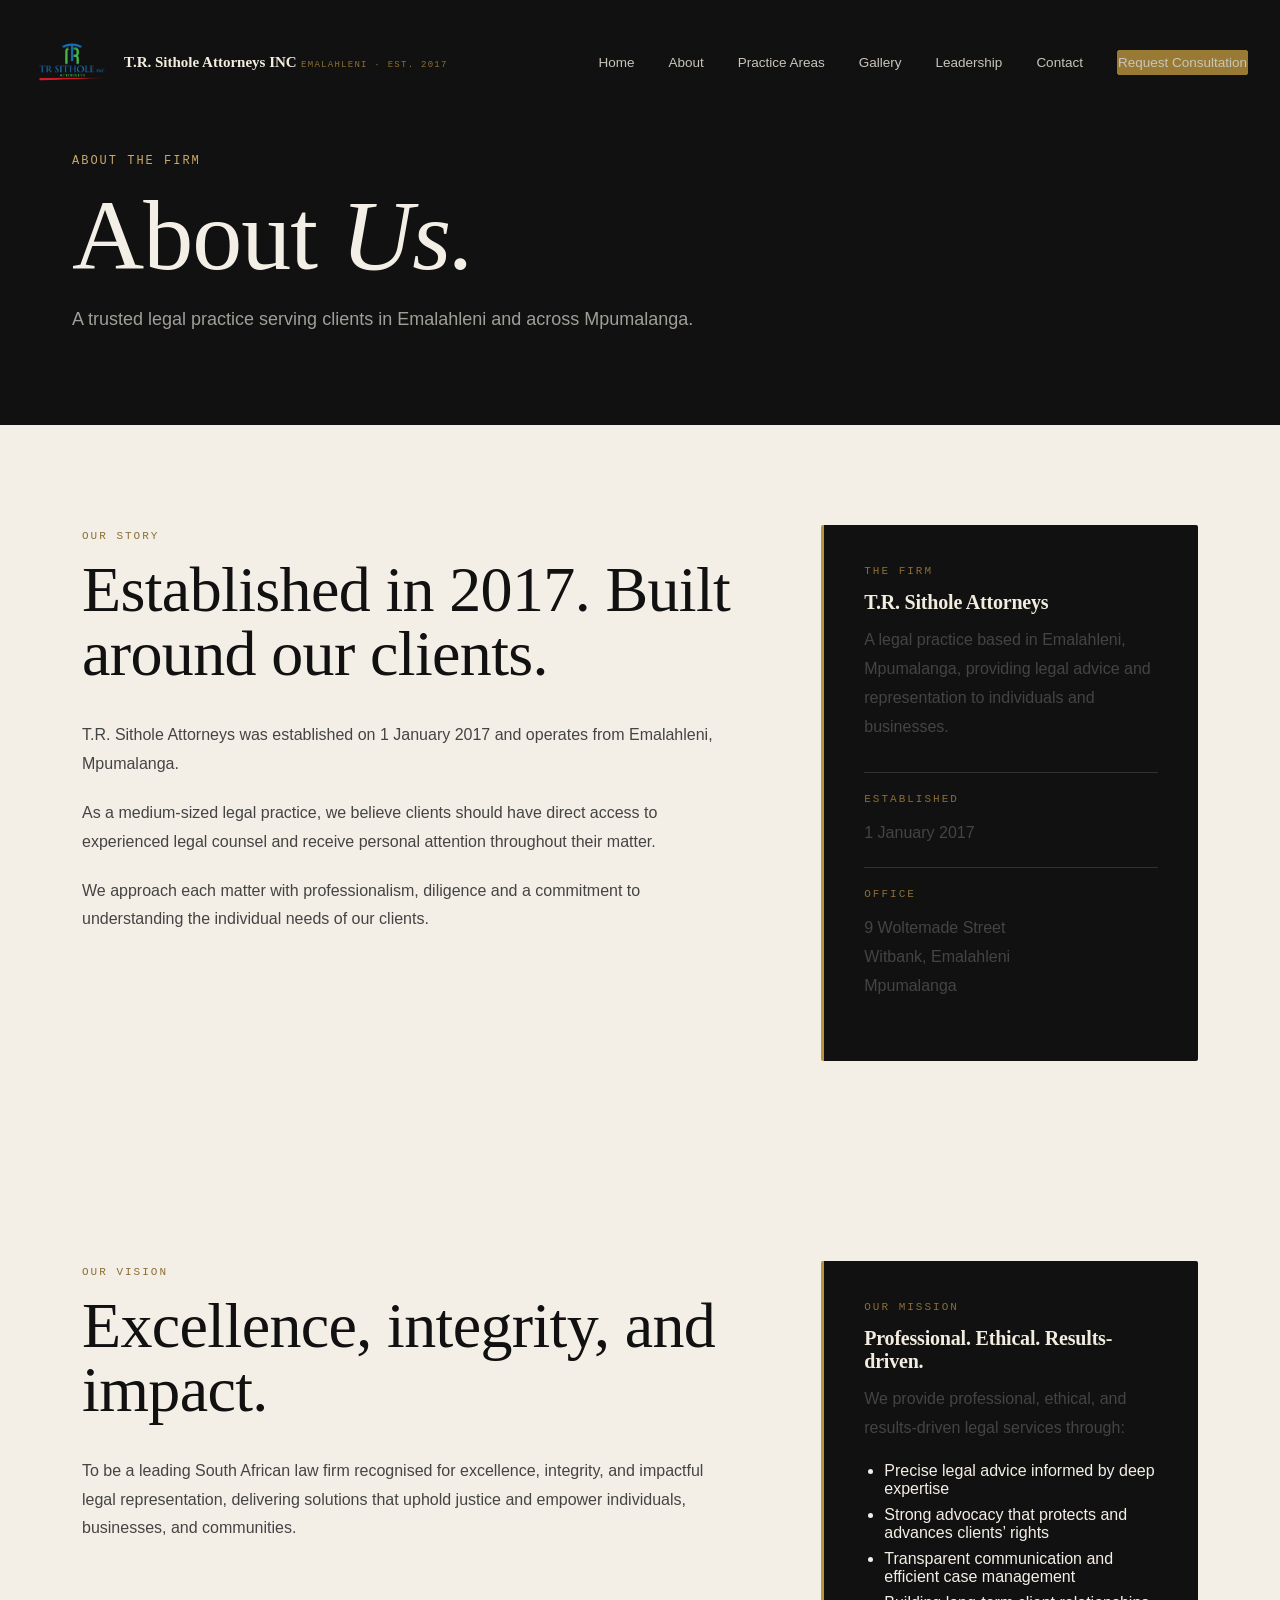
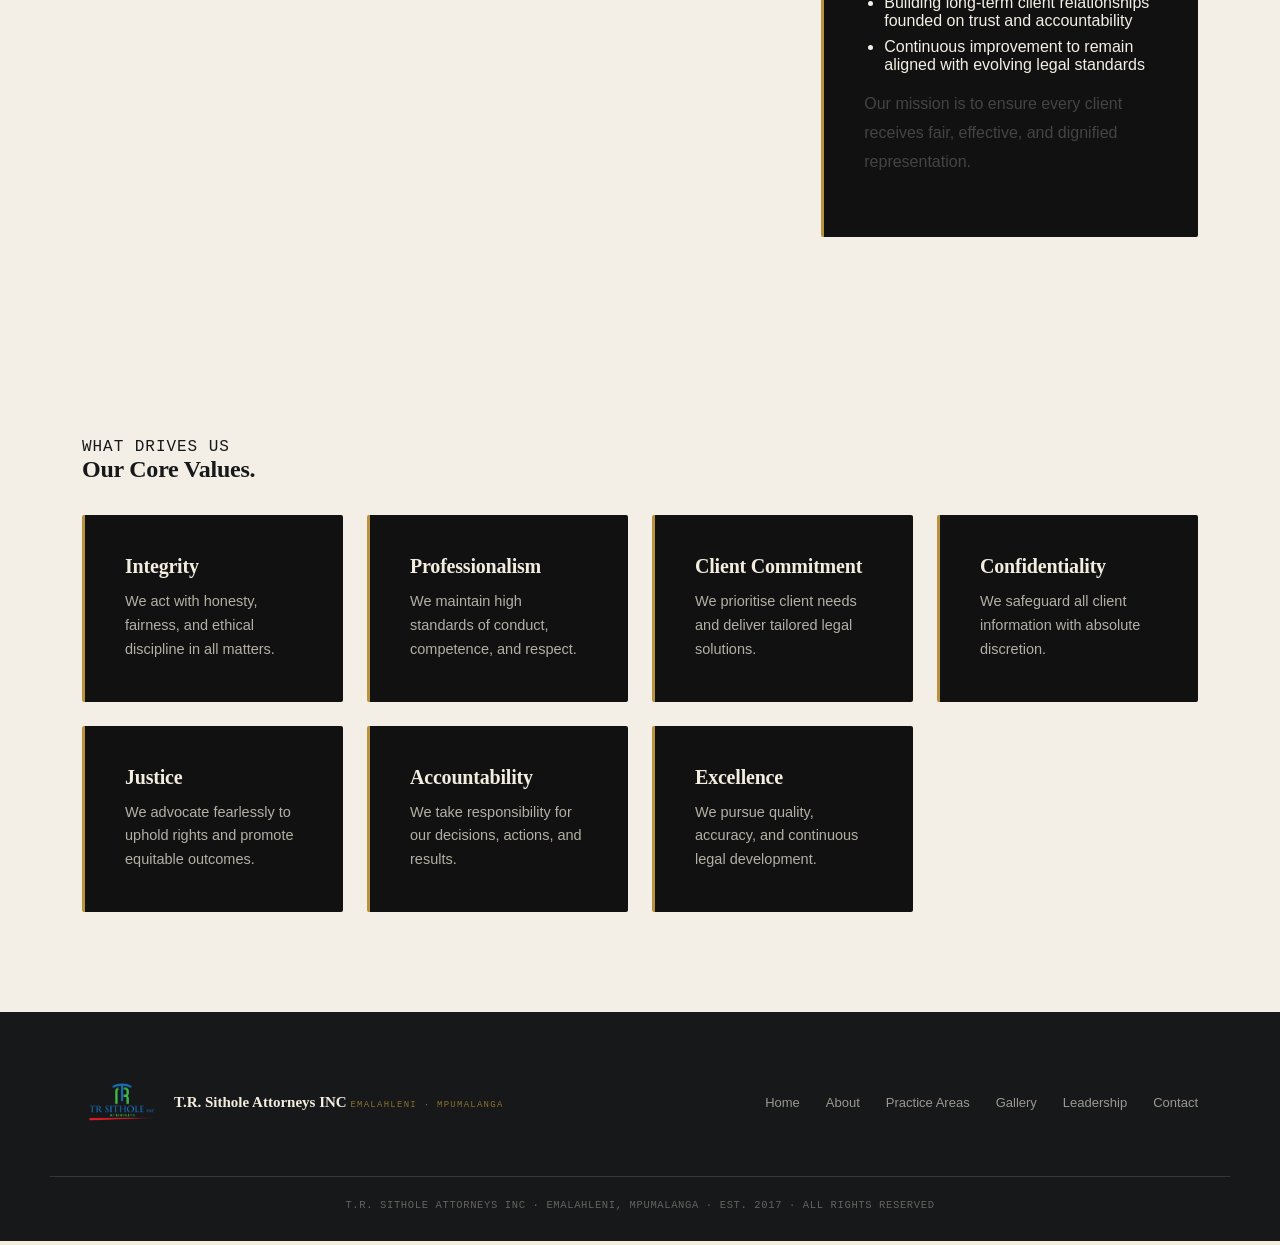
==== commit 28e7484b: "update index" ====
--- a/about/index.html
+++ b/about/index.html
@@ -29,7 +29,7 @@
     </span>
 
     <span class="brand-text">
-      <span class="name">T.R. Sithole INC Attorneys</span>
+      <span class="name">T.R. Sithole Attorneys INC</span>
       <span class="sub">Emalahleni · Est. 2017</span>
     </span>
 
@@ -432,7 +432,7 @@
           class="name"
           style="color:var(--parchment)"
         >
-          T.R. Sithole INC Attorneys
+          T.R. Sithole Attorneys INC 
         </span>
         <span class="sub">
           Emalahleni · Mpumalanga
@@ -463,7 +463,7 @@
 
 
   <p class="copy">
-    T.R. SITHOLE INC ATTORNEYS · EMALAHLENI, MPUMALANGA ·
+    T.R. SITHOLE ATTORNEYS INC · EMALAHLENI, MPUMALANGA ·
     EST. 2017 · ALL RIGHTS RESERVED
   </p>
 
--- a/assets/css/style.css
+++ b/assets/css/style.css
@@ -783,4 +783,14 @@
     padding: 40px;
 }
 
-.ledger .mono+.ledger .mono
+
+@media (max-width: 800px) {
+  .about-grid {
+    grid-template-columns: 1fr;
+    gap: 50px;
+  }
+  .ledger {
+    padding: 28px 24px;
+  }
+}ss
